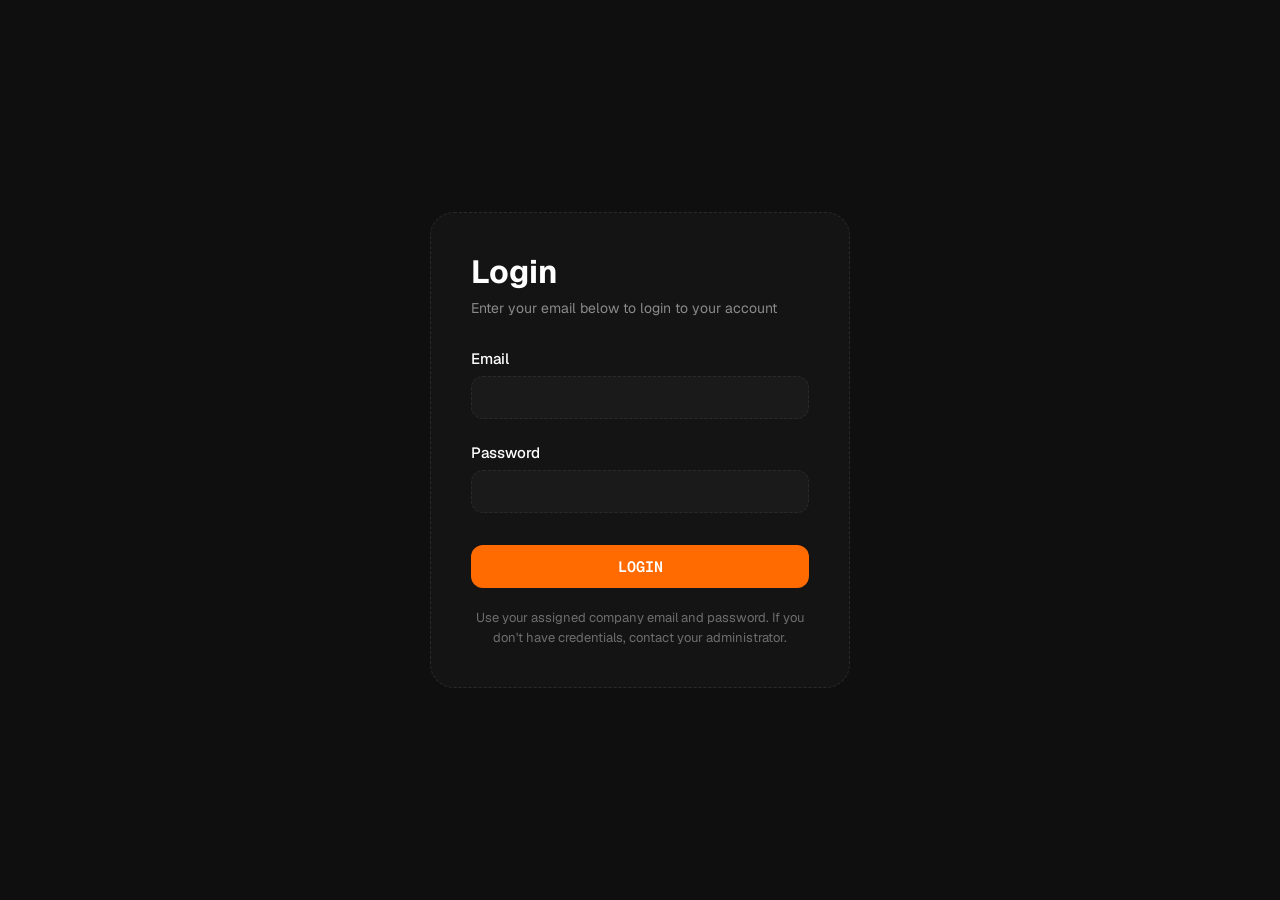
==== index.html @ 57a033da "feat: initial commit." ====
<!DOCTYPE html>
<html lang="en">

<head>
  <meta charset="UTF-8" />
  <meta name="viewport" content="width=device-width, initial-scale=1.0" />
  <link rel="apple-touch-icon" sizes="180x180" href="assets/favicon/apple-touch-icon.png" />
  <link rel="icon" type="image/png" sizes="32x32" href="assets/favicon/favicon-32x32.png" />
  <link rel="icon" type="image/png" sizes="16x16" href="assets/favicon/favicon-16x16.png" />
  <link rel="manifest" href="assets/favicon/site.webmanifest" />
  <title>Login | TapIn</title>
  <link rel="stylesheet" href="css/global.css" />
  <link rel="stylesheet" href="css/login.css" />
</head>

<body>
  <main class="login-page">
    <div class="login-card">
      <h1 class="login-title">Login</h1>
      <p class="login-subtitle">Enter your email below to login to your account</p>
      <form class="login-form">
        <label for="email">Email</label>
        <input id="email" type="email" name="email" />

        <label for="password">Password</label>
        <input id="password" type="password" name="password" />

        <a href="pages/select-role.html" class="login-button">Login</a>
      </form>
      <p class="login-helper">
        Use your assigned company email and password. If you don't have credentials, contact your administrator.
      </p>
    </div>
  </main>
</body>

</html>
---- css/global.css ----
@font-face {
  font-family: 'Geist';
  src: url('../assets/fonts/Geist/Geist-Regular.ttf') format('truetype');
  font-weight: 400;
  font-style: normal;
  font-display: swap;
}

@font-face {
  font-family: 'Geist';
  src: url('../assets/fonts/Geist/Geist-Italic.ttf') format('truetype');
  font-weight: 400;
  font-style: italic;
  font-display: swap;
}

@font-face {
  font-family: 'Geist';
  src: url('../assets/fonts/Geist/Geist-Medium.ttf') format('truetype');
  font-weight: 500;
  font-style: normal;
  font-display: swap;
}

@font-face {
  font-family: 'Geist';
  src: url('../assets/fonts/Geist/Geist-MediumItalic.ttf') format('truetype');
  font-weight: 500;
  font-style: italic;
  font-display: swap;
}

@font-face {
  font-family: 'Geist';
  src: url('../assets/fonts/Geist/Geist-SemiBold.ttf') format('truetype');
  font-weight: 600;
  font-style: normal;
  font-display: swap;
}

@font-face {
  font-family: 'Geist';
  src: url('../assets/fonts/Geist/Geist-SemiBoldItalic.ttf') format('truetype');
  font-weight: 600;
  font-style: italic;
  font-display: swap;
}

@font-face {
  font-family: 'Geist';
  src: url('../assets/fonts/Geist/Geist-Bold.ttf') format('truetype');
  font-weight: 700;
  font-style: normal;
  font-display: swap;
}

@font-face {
  font-family: 'Geist';
  src: url('../assets/fonts/Geist/Geist-BoldItalic.ttf') format('truetype');
  font-weight: 700;
  font-style: italic;
  font-display: swap;
}

@font-face {
  font-family: 'Geist Mono';
  src: url('../assets/fonts/GeistMono/GeistMono-Regular.ttf') format('truetype');
  font-weight: 400;
  font-style: normal;
  font-display: swap;
}

@font-face {
  font-family: 'Geist Mono';
  src: url('../assets/fonts/GeistMono/GeistMono-Italic.ttf') format('truetype');
  font-weight: 400;
  font-style: italic;
  font-display: swap;
}

@font-face {
  font-family: 'Geist Mono';
  src: url('../assets/fonts/GeistMono/GeistMono-Medium.ttf') format('truetype');
  font-weight: 500;
  font-style: normal;
  font-display: swap;
}

@font-face {
  font-family: 'Geist Mono';
  src: url('../assets/fonts/GeistMono/GeistMono-MediumItalic.ttf') format('truetype');
  font-weight: 500;
  font-style: italic;
  font-display: swap;
}

@font-face {
  font-family: 'Geist Mono';
  src: url('../assets/fonts/GeistMono/GeistMono-SemiBold.ttf') format('truetype');
  font-weight: 600;
  font-style: normal;
  font-display: swap;
}

@font-face {
  font-family: 'Geist Mono';
  src: url('../assets/fonts/GeistMono/GeistMono-SemiBoldItalic.ttf') format('truetype');
  font-weight: 600;
  font-style: italic;
  font-display: swap;
}

@font-face {
  font-family: 'Geist Mono';
  src: url('../assets/fonts/GeistMono/GeistMono-Bold.ttf') format('truetype');
  font-weight: 700;
  font-style: normal;
  font-display: swap;
}

@font-face {
  font-family: 'Geist Mono';
  src: url('../assets/fonts/GeistMono/GeistMono-BoldItalic.ttf') format('truetype');
  font-weight: 700;
  font-style: italic;
  font-display: swap;
}

:root {
  --font-sans: 'Geist', system-ui, sans-serif;
  --font-mono: 'Geist Mono', 'Courier New', monospace;
}

body {
  font-family: var(--font-sans);
}
---- css/login.css ----
* {
  box-sizing: border-box;
  margin: 0;
  padding: 0;
}

body {
  background-color: #0f0f0f;
  color: #ffffff;
}

.login-page {
  display: flex;
  align-items: center;
  justify-content: center;
  min-height: 100vh;
  padding: 24px;
}

.login-card {
  width: 100%;
  max-width: 420px;
  padding: 40px;
  background-color: #141414;
  border: 1px dashed #2a2a2a;
  border-radius: 24px;
}

.login-title {
  font-size: 32px;
  font-weight: 700;
  line-height: 1.2;
  margin-bottom: 8px;
}

.login-subtitle {
  font-size: 14px;
  color: #8a8a8a;
  margin-bottom: 32px;
}

.login-form {
  display: flex;
  flex-direction: column;
  gap: 8px;
}

.login-form label {
  font-size: 15px;
  font-weight: 500;
  color: #ffffff;
  margin-top: 16px;
}

.login-form label:first-of-type {
  margin-top: 0;
}

.login-form input {
  width: 100%;
  padding: 12px 14px;
  background-color: #1a1a1a;
  border: 1px dashed #2a2a2a;
  border-radius: 12px;
  color: #ffffff;
  font-size: 15px;
  outline: none;
  transition: border-color 0.2s ease;
}

.login-form input:focus {
  border-color: #404040;
}

.login-button {
  display: inline-block;
  width: 100%;
  margin-top: 24px;
  padding: 12px 16px;
  background-color: #ff6b00;
  border: none;
  border-radius: 12px;
  color: #ffffff;
  font-family: var(--font-mono);
  font-size: 15px;
  font-weight: 600;
  text-align: center;
  text-transform: uppercase;
  text-decoration: none;
  cursor: pointer;
  transition: background-color 0.2s ease;
}

.login-button:hover {
  background-color: #e6600d;
}

.login-helper {
  font-size: 13px;
  color: #6e6e6e;
  text-align: center;
  line-height: 1.5;
  margin-top: 20px;
}

@media (max-width: 480px) {
  .login-page {
    padding: 16px;
  }

  .login-card {
    padding: 24px;
    border-radius: 20px;
  }

  .login-title {
    font-size: 28px;
  }

  .login-subtitle {
    margin-bottom: 24px;
  }

  .login-form label {
    font-size: 14px;
  }

  .login-form input {
    padding: 10px 12px;
    font-size: 14px;
  }

  .login-button {
    padding: 10px 14px;
    font-size: 14px;
  }

  .login-helper {
    font-size: 12px;
  }
}
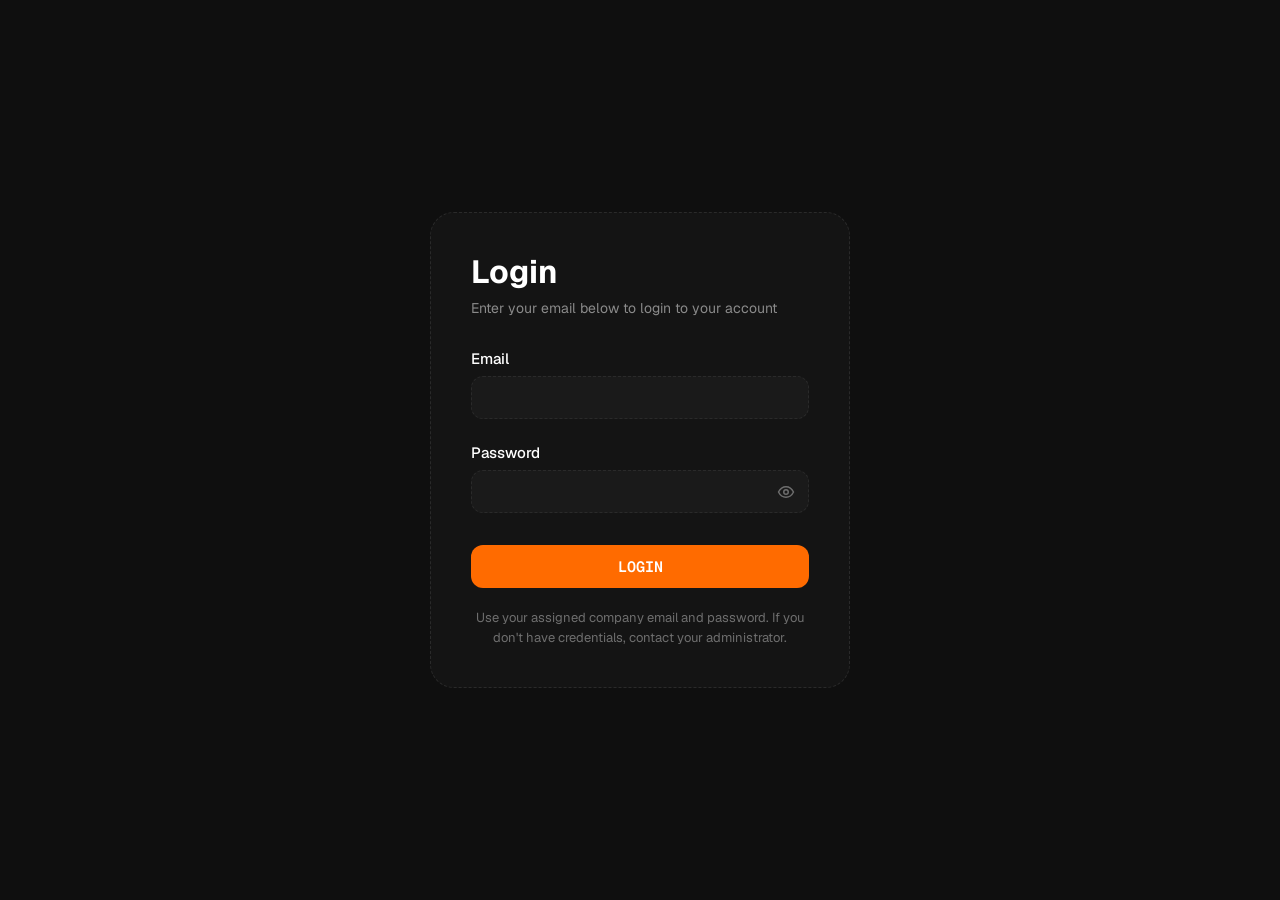
==== commit 4e77566e: "feat: add form validation, password visibility toggle, authentication system, and employee managemen" ====
--- a/index.html
+++ b/index.html
@@ -18,20 +18,29 @@
     <div class="login-card">
       <h1 class="login-title">Login</h1>
       <p class="login-subtitle">Enter your email below to login to your account</p>
-      <form class="login-form">
+      <form class="login-form" novalidate>
         <label for="email">Email</label>
-        <input id="email" type="email" name="email" />
+        <input id="email" type="email" name="email" autocomplete="username" />
 
         <label for="password">Password</label>
-        <input id="password" type="password" name="password" />
+        <div class="password-field">
+          <input id="password" type="password" name="password" autocomplete="current-password" />
+          <svg class="eye-icon" viewBox="0 0 24 24" fill="none" stroke="currentColor" stroke-width="2"
+            stroke-linecap="round" stroke-linejoin="round" aria-label="Toggle password visibility" role="button"
+            tabindex="0">
+            <path d="M2 12s3.5-7 10-7 10 7 10 7-3.5 7-10 7S2 12 2 12z" />
+            <circle cx="12" cy="12" r="3" />
+          </svg>
+        </div>
 
-        <a href="pages/select-role.html" class="login-button">Login</a>
+        <button type="submit" class="login-button">Login</button>
       </form>
       <p class="login-helper">
         Use your assigned company email and password. If you don't have credentials, contact your administrator.
       </p>
     </div>
   </main>
+  <script src="js/app.js"></script>
 </body>
 
 </html>
--- a/css/global.css
+++ b/css/global.css
@@ -133,4 +133,34 @@
 
 body {
   font-family: var(--font-sans);
+}
+
+.input-error {
+  border-color: #ff4d4d !important;
+}
+
+.field-error {
+  margin-top: 6px;
+  font-size: 12px;
+  color: #ff8a8a;
+}
+
+.form-message {
+  width: 100%;
+  padding: 10px 12px;
+  border-radius: 12px;
+  font-size: 13px;
+  margin-bottom: 8px;
+}
+
+.form-message.is-error {
+  background: rgba(255, 77, 77, 0.12);
+  border: 1px dashed rgba(255, 77, 77, 0.45);
+  color: #ffb3b3;
+}
+
+.form-message.is-success {
+  background: rgba(34, 197, 94, 0.12);
+  border: 1px dashed rgba(34, 197, 94, 0.45);
+  color: #b7f7cf;
 }
--- a/css/login.css
+++ b/css/login.css
@@ -68,8 +68,57 @@
   transition: border-color 0.2s ease;
 }
 
+.password-field {
+  position: relative;
+}
+
+.password-field input {
+  padding-right: 40px;
+}
+
+.eye-icon {
+  position: absolute;
+  right: 14px;
+  top: 50%;
+  transform: translateY(-50%);
+  width: 18px;
+  height: 18px;
+  color: #6e6e6e;
+  cursor: pointer;
+}
+
 .login-form input:focus {
   border-color: #404040;
+}
+
+.input-error {
+  border-color: #ff4d4d;
+}
+
+.field-error {
+  margin-top: 6px;
+  font-size: 12px;
+  color: #ff8a8a;
+}
+
+.form-message {
+  width: 100%;
+  padding: 10px 12px;
+  border-radius: 12px;
+  font-size: 13px;
+  margin-bottom: 8px;
+}
+
+.form-message.is-error {
+  background: rgba(255, 77, 77, 0.12);
+  border: 1px dashed rgba(255, 77, 77, 0.45);
+  color: #ffb3b3;
+}
+
+.form-message.is-success {
+  background: rgba(34, 197, 94, 0.12);
+  border: 1px dashed rgba(34, 197, 94, 0.45);
+  color: #b7f7cf;
 }
 
 .login-button {
